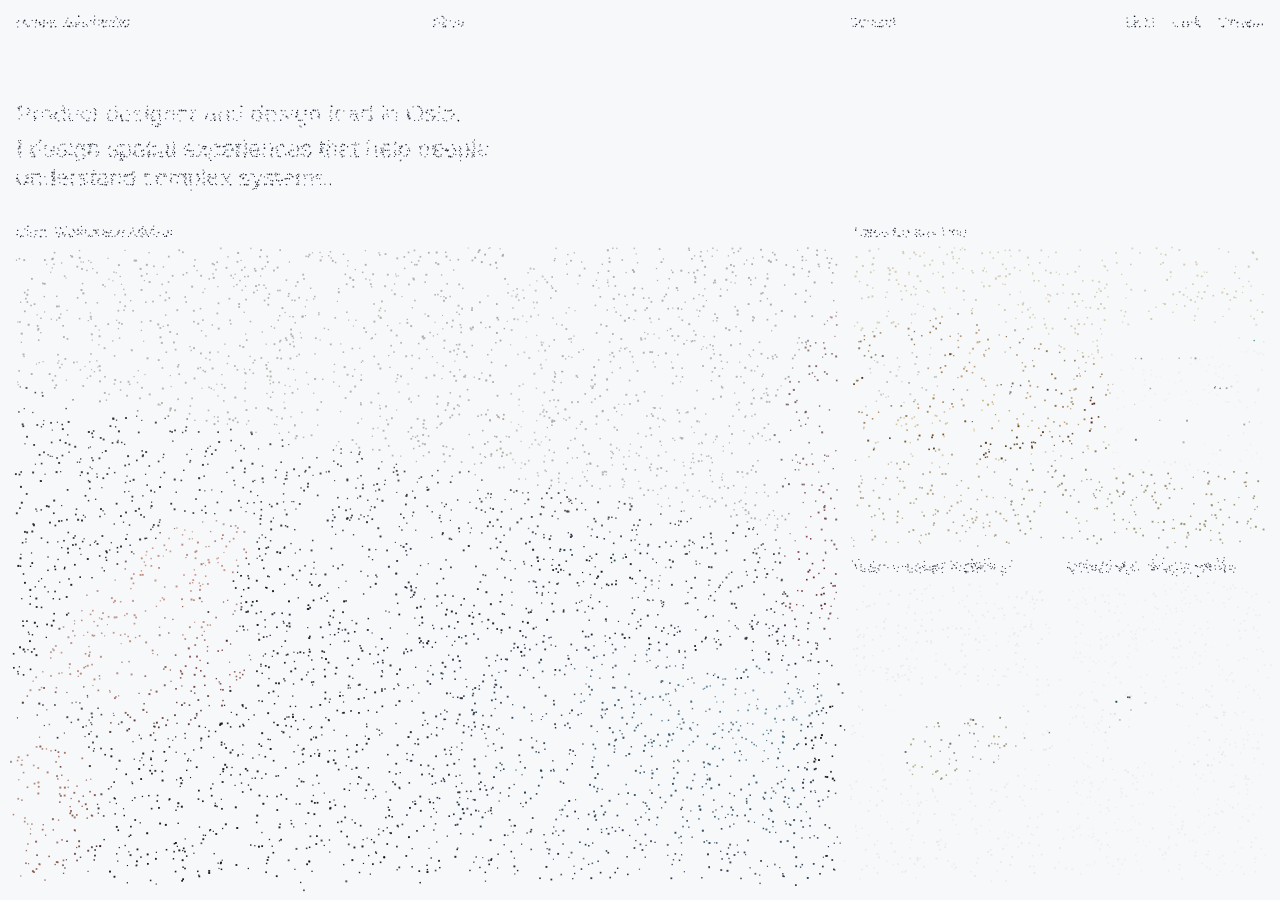
==== index.html @ a4843d82 "Smoother loader: points drift into place top to bottom, no cloud-to-page jump Co-Authored-By: Claude" ====
<!DOCTYPE html>
<html lang="en">
<head>
  <meta charset="utf-8">
  <meta name="color-scheme" content="light dark">
  <meta name="viewport" content="width=device-width, initial-scale=1">
  <title>Hanna Zubchenko · Product designer and design lead</title>
  <meta name="description" content="Hanna Zubchenko, product designer working on spatial UX, digital twins and AI for enterprise IT.">
  <script>
    // Apply saved theme before first paint (no flash). "system" follows the device.
    (function () {
      var t = 'system';
      try { t = localStorage.getItem('theme') || 'system'; } catch (e) {}
      document.documentElement.dataset.theme = t;
    })();
    // First visit or refresh: show the loader (not when moving between pages, going back, or with reduce motion).
    (function () {
      try {
        var nav = performance.getEntriesByType('navigation')[0], type = nav ? nav.type : 'navigate';
        // Moving between pages on this site is marked just before leaving (see main.js),
        // so a fresh visit or a refresh always gets the loader, even inside a preview frame.
        var internal = false;
        try { internal = sessionStorage.getItem('hzInternal') === '1'; sessionStorage.removeItem('hzInternal'); } catch (e) {}
        var calm = window.matchMedia('(prefers-reduced-motion: reduce)').matches;
        if (!calm && type !== 'back_forward' && !(type === 'navigate' && internal)) document.documentElement.classList.add('boot');
      } catch (e) {}
    })();
  </script>
  <link rel="stylesheet" href="styles.css?v=202611271945">
</head>
<body class="is-landing">
  <div class="page">
    <header class="nav">
      <a href="./" class="nav__item">Hanna Zubchenko</a>
      <a href="about.html" class="nav__item">About</a>
      <a href="contact.html" class="nav__item">Contact</a>
      <div class="theme" role="group" aria-label="Color theme">
        <button type="button" data-theme-set="light">Light</button>
        <button type="button" data-theme-set="dark">Dark</button>
        <button type="button" data-theme-set="system">System</button>
      </div>
    </header>

    <p class="intro" data-roll>
      <span>Product designer and design lead in Oslo.</span>
      <span>I design spatial experiences that help people understand complex systems.</span>
    </p>

    <main class="work">
      <a href="workspace-advisor.html" class="tile tile--feature">
        <span class="tile__label" style="view-transition-name:workspace-advisor-title;view-transition-class:vt-title">Cisco Workspace Advisor</span>
        <span class="tile__media" style="--tile-bg:#d9d9d9;view-transition-name:workspace-advisor-media;view-transition-class:vt-media">
          <video class="cover" muted loop playsinline preload="auto"
                 poster="assets/workspace-advisor-poster.jpg"
                 aria-label="A Cisco device scans a meeting room and rebuilds it in 3D in Control Hub">
            <source src="assets/workspace-advisor-loop.mp4" type="video/mp4">
          </video>
        </span>
      </a>

      <div class="work__side">
        <a href="control-hub.html" class="tile">
          <span class="tile__label" style="view-transition-name:control-hub-title;view-transition-class:vt-title">Cisco Control Hub</span>
          <span class="tile__media" style="--tile-bg:#d9d9d9;view-transition-name:control-hub-media;view-transition-class:vt-media">
            <img src="assets/control-hub.webp" alt="Auditorium 3D model with a room status card in Control Hub" class="cover">
          </span>
        </a>

        <div class="work__pair">
          <a href="volue-gemini.html" class="tile">
            <span class="tile__label" style="view-transition-name:volue-gemini-title;view-transition-class:vt-title">Volue Gemini Connected</span>
            <span class="tile__media" style="--tile-bg:#e9edf3;view-transition-name:volue-gemini-media;view-transition-class:vt-media">
              <img src="assets/volue-gemini.webp" alt="Construction project app showing a 3D terrain model" class="contain">
            </span>
          </a>
          <a href="volue-wave.html" class="tile">
            <span class="tile__label" style="view-transition-name:volue-wave-title;view-transition-class:vt-title">Volue Wave design system</span>
            <span class="tile__media" style="--tile-bg:#ebf1f5;view-transition-name:volue-wave-media;view-transition-class:vt-media">
              <img src="assets/volue-wave.webp" alt="Layout diagram of navigation, form and map regions" class="contain">
            </span>
          </a>
        </div>
      </div>
    </main>
  </div>
  <script src="main.js?v=202611271945" defer></script>
</body>
</html>
---- styles.css ----
:root {
  --bg: #f7f8fa;
  --text: #0b1220;
  color-scheme: light;
  --accent: #d20a2e;
  --gap: 16px;
  --font: "Helvetica Neue", Helvetica, Arial, sans-serif;
}

/* ---------- Themes: dark simply swaps background and text ---------- */
html[data-theme="dark"] { --bg: #0b1220; --text: #f7f8fa; --accent: #ff5a6e; --plate: #161d2b; color-scheme: dark; }
@media (prefers-color-scheme: dark) {
  html[data-theme="system"] { --bg: #0b1220; --text: #f7f8fa; --accent: #ff5a6e; --plate: #161d2b; color-scheme: dark; }
}

* { box-sizing: border-box; margin: 0; }

body {
  background: var(--bg);
  color: var(--text);
  font-family: var(--font);
  font-weight: 300;
  font-size: 14px;
  line-height: 1;
  -webkit-font-smoothing: antialiased;
}

a { color: inherit; text-decoration: none; }

/* Page: nav row (1 part) above work grid (4 parts), filling the viewport */
.page {
  display: grid;
  grid-template-rows: minmax(0, 1fr) minmax(0, 4fr);
  gap: var(--gap);
  padding: var(--gap);
  min-height: 100vh;
  min-height: 100dvh;
}

.nav {
  position: relative;
  display: flex;
  align-self: start;
}

/* Theme switch, top right corner */
.theme {
  position: absolute;
  top: 0;
  right: 0;
  display: flex;
  gap: 16px;
}
.cs .theme { top: 16px; right: 16px; }
.theme button {
  padding: 0;
  border: 0;
  background: none;
  color: inherit;
  font: inherit;
  line-height: 1;
  cursor: pointer;
  opacity: 0.4;
  transition: opacity 200ms ease;
}
.theme button:hover { opacity: 0.75; }
.theme button[aria-pressed="true"] { opacity: 1; }
.nav__item { display: block; flex: 1 1 0; min-width: 0; line-height: 1; }

/* Work grid: feature tile (2 parts) + side column (1 part) */
.work {
  display: grid;
  grid-template-columns: minmax(0, 2fr) minmax(0, 1fr);
  gap: var(--gap);
}
.work__side {
  display: flex;
  flex-direction: column;
  gap: var(--gap);
}
.work__pair {
  display: flex;
  flex: 1 0 0;
  gap: var(--gap);
}
.work__pair .tile { flex: 1 0 0; min-width: 0; }

.tile {
  display: flex;
  flex: 1 0 0;
  flex-direction: column;
  gap: 8px;
  min-height: 0;
}
.tile__label { align-self: flex-start; white-space: nowrap; }

/* Hover: the whole card (label + image) lifts 8px, softly */
.tile {
  transition: transform 700ms cubic-bezier(0.33, 1, 0.68, 1);
  will-change: transform;
}
.tile:hover,
.tile:focus-visible { transform: translateY(-8px); }
@media (prefers-reduced-motion: reduce) {
  .tile { transition: none; }
  .tile:hover, .tile:focus-visible { transform: none; }
}
@media (hover: none) {
  .tile:hover { transform: none; }
}

.tile__media {
  position: relative;
  flex: 1 0 0;
  min-height: 0;
  background: var(--tile-bg, #d9d9d9);
  overflow: hidden;
}
.tile__media img,
.tile__media video {
  position: absolute;
  inset: 0;
  width: 100%;
  height: 100%;
}
.tile__media .cover { object-fit: cover; }
.tile__media .cover--right { object-position: right center; }
.tile__media .contain { object-fit: contain; }

/* Crop the video's edges slightly (hides outlines at the frame border) */
.tile__media video,
.cs__hero video { transform: scale(1.02); }

/* ---------- Case study page (Figma 479:450, 1920 frame) ---------- */
.cs { display: flex; flex-direction: column; gap: 100px; padding: var(--gap); }
.cs .nav {
  align-self: stretch;
  /* Sticky header: stays visible while scrolling. Same position as Figma at the top. */
  position: sticky;
  top: 0;
  z-index: 10;
  margin: -16px -16px -16px;
  padding: 16px;
}
.cs__body { display: flex; flex-direction: column; gap: 100px; }
.cs p, .cs h1, .cs h2, .cs figcaption { font-weight: 300; line-height: 1; }
.cs .cs__lines p, .cs .cs__learn p, .cs .cta, .cs .contact__value { line-height: 1.45; }
.cs .cs__big, .cs .about__title, .cs .contact__title { line-height: 1.05; }

.cs__intro { display: flex; flex-direction: column; gap: 32px; }
.cs__heading { display: flex; flex-direction: column; gap: 16px; }
.cs .cs__title, .cs .cs__big { font-size: 64px; font-weight: 400; }
.cs__subtitle { font-size: 14px; }
.cs__tags {
  display: flex;
  flex-wrap: wrap;
  gap: 24px;
  padding: 8px 0 0;
  list-style: none;
  line-height: 1;
  white-space: nowrap;
}
.cs__hero { position: relative; aspect-ratio: 1920 / 1080; background: #d9d9d9; overflow: hidden; }
.cs__fill { position: absolute; inset: 0; display: block; width: 100%; height: 100%; object-fit: cover; }

/* Role + challenge: 1fr 1fr 3fr, first column empty */
.cs__facts {
  display: grid;
  grid-template-columns: minmax(0, 1fr) minmax(0, 1fr) minmax(0, 3fr);
  gap: 40px var(--gap);
  align-items: start;
  min-height: 226px;
  padding: 50px 0;
}
.cs__col { display: flex; flex-direction: column; gap: 16px; }
.cs__col--2 { grid-column: 2; }
.cs__col--3 { grid-column: 3; }
.cs__label { font-size: 14px; text-transform: uppercase; }
.cs__lines { display: flex; flex-direction: column; gap: 12px; font-size: 14px; }

/* Big statements: 1fr 3fr 1fr, text in the middle column */
.cs__statement {
  display: grid;
  grid-template-columns: minmax(0, 1fr) minmax(0, 3fr) minmax(0, 1fr);
  gap: 10px;
  padding: 50px 0;
}
.cs__statement > * { grid-column: 2; }
.cs__statement--hmw { padding-bottom: 150px; }
.cs__statement--top { gap: var(--gap); padding-bottom: 0; }

/* Numbered shots: centered label, image 1440 of 1888 */
.cs__shot { display: flex; flex-direction: column; align-items: center; gap: 16px; }
.cs__frame { position: relative; overflow: hidden; width: 76.2712%; }
/* 1 + 2: two equal columns, 100px apart */
.cs__duo { display: flex; gap: 100px; align-items: flex-start; }
.cs__duo .cs__shot { flex: 1 0 0; min-width: 0; }
.cs__duo .sheet, .cs__shot > .sheet { width: 100%; }
.sheet > .cs__frame { width: 100%; }
.cs__frame--before { aspect-ratio: 1351 / 700; }
.cs__frame--room { aspect-ratio: 1258 / 712; }


/* 3: grid 1fr 2fr 2fr 1fr */
.cs__trio {
  display: grid;
  grid-template-columns: minmax(0, 1fr) minmax(0, 2fr) minmax(0, 2fr) minmax(0, 1fr);
  gap: var(--gap);
}
.cs__trio-label { grid-column: 2 / span 2; }
.cs__trio-media { display: contents; }
.cs__trio .sheet { align-self: start; }
.sheet--designer { grid-column: 2; }
.cs__frame--designer { aspect-ratio: 1536 / 2048; }
.sheet--inventory { grid-column: 3; }
.cs__frame--inventory { aspect-ratio: 1248 / 803.6; }

/* Learnings: 1fr 4fr, each row 1fr 3fr */
.cs__learn-grid {
  display: grid;
  grid-template-columns: minmax(0, 1fr) minmax(0, 4fr);
  gap: var(--gap);
  min-height: 226px;
  padding: 50px 0;
}
.cs__learn-list { grid-column: 2; display: flex; flex-direction: column; gap: 24px; }
.cs__learn {
  display: grid;
  grid-template-columns: minmax(0, 1fr) minmax(0, 3fr);
  gap: var(--gap);
  font-size: 14px;
}
.cs__learn p:first-child { white-space: nowrap; }

/* 5: demo, full width */
.cs__frame--demo {
  width: 100%;
  aspect-ratio: 1800 / 1007;
  padding: 0;
  border: 0;
  background: #1e2235;
  cursor: pointer;
}
.yt iframe { position: absolute; inset: 0; width: 100%; height: 100%; border: 0; }

:focus-visible { outline: 2px solid var(--accent); outline-offset: 3px; }

/* ---------- Scroll reveal on case page images ----------
   Each image opens from its top edge downward as it enters the view.
   Only runs when JavaScript is on (html.js), so images never stay hidden. */
.js .reveal {
  clip-path: polygon(0 0, 100% 0, 100% 0, 0 0);
  transition: clip-path 1100ms cubic-bezier(0.76, 0, 0.24, 1);
}
.js .reveal.is-in { clip-path: polygon(0 0, 100% 0, 100% 100%, 0 100%); }
@media (prefers-reduced-motion: reduce) {
  .js .reveal { clip-path: none; transition: none; }
}

/* ---------- Page transition: card -> case page ----------
   The small label morphs into the big title, the video tile grows into the hero.
   Uses cross-document View Transitions (Chrome, Edge, Safari 18.2+).
   Other browsers just open the page normally. */
@view-transition { navigation: auto; }

/* Each project pairs its own tile with its own page (names set in the HTML),
   so every title and hero grows from where that project sits on the landing page. */
.cs__title { width: fit-content; }

::view-transition-group(*) {
  animation-duration: 700ms;
  animation-timing-function: cubic-bezier(0.33, 1, 0.68, 1);
}
::view-transition-old(root),
::view-transition-new(root) { animation-duration: 450ms; }

/* Text: both snapshots stretch to the moving box, so the label scales up as one piece */
::view-transition-old(.vt-title),
::view-transition-new(.vt-title) {
  width: 100%;
  height: 100%;
  object-fit: fill;
}

/* Video: keep it filling its frame while the frame changes shape */
::view-transition-old(.vt-media),
::view-transition-new(.vt-media) {
  width: 100%;
  height: 100%;
  object-fit: cover;
}

@media (prefers-reduced-motion: reduce) {
  ::view-transition-group(*),
  ::view-transition-old(*),
  ::view-transition-new(*) { animation: none !important; }
}

/* Tablet and mobile: stack the tiles */
@media (max-width: 800px) {
  .page { grid-template-rows: auto auto; align-content: start; gap: 64px; }
  .nav { gap: var(--gap); }
  .nav { justify-content: space-between; }
  .nav__item { flex: none; white-space: nowrap; }
  .nav { flex-wrap: wrap; row-gap: 14px; }
  .theme, .cs .theme { position: static; width: 100%; }
  .work { grid-template-columns: 1fr; gap: 32px; }
  .work__side, .work__pair { gap: 32px; }
  .tile, .work__pair { flex: none; }
  .tile__media { flex: none; aspect-ratio: 4 / 3; }


  /* Case study: not in Figma (desktop only), stacked fallback */
  .cs, .cs__body { gap: 64px; }
  .cs .cs__title, .cs .cs__big { font-size: 40px; line-height: 1.05; }
  .cs__lines, .cs__learn { line-height: 1.3; }
  .cs__duo { flex-direction: column; gap: 64px; }
  .cs__duo .cs__shot { flex: none; width: 100%; }
  .cs__statement--hmw { padding-bottom: 0; }
  .cs__summary, .cs__learnings { display: flex; flex-direction: column; gap: 40px; }
  .cs__facts, .cs__statement, .cs__trio, .cs__learn-grid, .cs__learn { grid-template-columns: 1fr; }
  .cs__facts { height: auto; gap: 40px; padding: 0; }
  .cs__statement { padding: 0; }
  .cs__col--2, .cs__col--3, .cs__statement > *, .cs__trio-label,
  .sheet--designer, .sheet--inventory, .cs__learn-list { grid-column: 1; }
  .cs__frame { width: 100%; }
  .cs__learn { gap: 8px; }
  .cs__learn p:first-child { white-space: normal; font-weight: 400; }
  .cs__learn-grid { padding: 0; min-height: 0; }
}

@media (max-width: 480px) {
  .work__pair { flex-direction: column; }
  .work__pair .tile { flex: none; }
  .tile__label { white-space: normal; }
}


/* =========================================================
   Drawing set: the site as a set of architectural drawings
   ========================================================= */
:root {
  --grid-line: color-mix(in srgb, var(--text) 7%, transparent);
  --mark: color-mix(in srgb, var(--text) 45%, transparent);
}

/* 1. Drafting grid: the layout's own columns, shown as hairlines behind everything */
.is-landing::before,
.is-case::before {
  content: "";
  position: fixed;
  inset: 0;
  z-index: -1;
  pointer-events: none;
  --l: linear-gradient(var(--grid-line), var(--grid-line));
  background-repeat: no-repeat;
  background-size: 1px 100%;
}
/* Landing: 2fr | 1fr, right column split in two; lines sit in the gutters */
.is-landing::before {
  background-image: var(--l), var(--l), var(--l), var(--l);
  background-position:
    15.5px 0,
    calc(24px + (100% - 48px) * 2 / 3) 0,
    calc(32px + (100% - 48px) * 2 / 3 + ((100% - 48px) / 3 - 16px) / 2 + 8px) 0,
    calc(100% - 16.5px) 0;
}
/* Case page: 1fr | 1fr | 3fr */
.is-case::before {
  background-image: var(--l), var(--l), var(--l), var(--l);
  background-position:
    15.5px 0,
    calc(24px + (100% - 64px) / 5) 0,
    calc(40px + (100% - 64px) * 2 / 5) 0,
    calc(100% - 16.5px) 0;
}

.sheet { position: relative; }

@media (max-width: 800px) {
  .is-landing::before, .is-case::before { display: none; }
}

/* Image captions: number + label, quiet and technical */
.caption { display: inline-flex; gap: 12px; line-height: 1; }
.caption__no { opacity: 0.5; }


/* Fine grain: a barely-there texture on the page background only
   (images and text stay crisp). Independent per-pixel noise, 256px tiles
   drawn at 128px, so each grain is a single device pixel on retina. */
body {
  background-image: url("assets/grain-light-theme.png");
  background-size: 128px 128px;
}
html[data-theme="dark"] body { background-image: url("assets/grain-dark-theme.png"); }
@media (prefers-color-scheme: dark) {
  html[data-theme="system"] body { background-image: url("assets/grain-dark-theme.png"); }
}

/* Tags roll out from under the title on arrival, one after another.
   The row clips them, so they appear to slide out of the title's baseline. */
.cs__tags {
  overflow: hidden;
  padding-bottom: 4px;
  margin-bottom: -4px;
}
.cs__tags li {
  animation: tag-roll-out 700ms cubic-bezier(0.33, 1, 0.68, 1) both;
  animation-delay: calc(380ms + var(--i, 0) * 70ms);
}
.cs__tags li:nth-child(2) { --i: 1; }
.cs__tags li:nth-child(3) { --i: 2; }
.cs__tags li:nth-child(4) { --i: 3; }
.cs__tags li:nth-child(5) { --i: 4; }
@keyframes tag-roll-out {
  from { opacity: 0; transform: translateY(-120%); }
  to   { opacity: 1; transform: translateY(0); }
}
@media (prefers-reduced-motion: reduce) {
  .cs__tags li { animation: none; }
}


/* ---------- Micro-motion: the same calm roll-out, everywhere it helps ----------
   Small (8px), soft, ordered, once only. Nothing loops, nothing parallaxes. */
@keyframes roll-in {
  from { opacity: 0; transform: translateY(-8px); }
  to   { opacity: 1; transform: translateY(0); }
}
/* Scroll-triggered groups: children appear one after another */
.js [data-roll] > *,
.js [data-roll]:not(:has(> *)) { opacity: 0; }
.js [data-roll].is-in > *,
.js [data-roll].is-in:not(:has(> *)) {
  animation: roll-in 700ms cubic-bezier(0.33, 1, 0.68, 1) both;
  animation-delay: calc(var(--roll-delay, 0ms) + var(--i, 0) * 70ms);
}

/* Landing: project labels roll out in reading order on load */
.is-landing .tile__label {
  animation: roll-in 700ms cubic-bezier(0.33, 1, 0.68, 1) both;
  animation-delay: 250ms;
}
.is-landing .work__side .tile:first-child .tile__label { animation-delay: 320ms; }
.is-landing .work__pair .tile:first-child .tile__label { animation-delay: 390ms; }
.is-landing .work__pair .tile:last-child .tile__label { animation-delay: 460ms; }

/* Drafting grid draws itself down the sheet once per page */
.is-landing::before,
.is-case::before { animation: grid-draw 1400ms cubic-bezier(0.65, 0, 0.35, 1) 100ms both; }
@keyframes grid-draw {
  from { clip-path: inset(0 0 100% 0); }
  to   { clip-path: inset(0 0 0 0); }
}

@media (prefers-reduced-motion: reduce) {
  .js [data-roll] > *, .js [data-roll]:not(:has(> *)) { opacity: 1; }
  .js [data-roll].is-in > *, .js [data-roll].is-in:not(:has(> *)),
  .is-landing .tile__label, .is-landing::before, .is-case::before { animation: none; }
}

/* Placeholder hero for case pages without media yet */
.cs__hero:empty { background: color-mix(in srgb, var(--text) 8%, transparent); }

/* Opening a project: the other cards and labels step back first,
   so only the chosen card travels into its page. */
.is-landing .tile,
.is-landing .nav { transition: opacity 320ms ease, transform 700ms cubic-bezier(0.33, 1, 0.68, 1); }
.is-leaving .tile:not(.is-chosen) { opacity: 0; transform: scale(0.98); }
.is-leaving .tile.is-chosen { transform: none; }
/* the old page's leftovers vanish quickly instead of ghosting */
::view-transition-old(root) { animation-duration: 180ms; }

/* About page */
.about__title { max-width: 18ch; line-height: 1.05; }
.about__photos {
  display: grid;
  grid-template-columns: minmax(0, 2fr) minmax(0, 1fr) minmax(0, 1fr);
  gap: var(--gap);
}
.about__photo { aspect-ratio: 4 / 5; background: color-mix(in srgb, var(--text) 8%, transparent); }
.about__facts { grid-template-columns: repeat(3, minmax(0, 1fr)); height: auto; }
.about__facts .cs__col--3 { grid-column: auto; }
.about__facts .cs__lines p { max-width: 34ch; line-height: 1.4; }
.is-about .cs__learn p:first-child { white-space: normal; }
@media (max-width: 800px) {
  .about__photos { grid-template-columns: 1fr 1fr; }
  .about__photos .about__photo:first-child { grid-column: 1 / -1; }
  .about__facts { grid-template-columns: 1fr; }
}

/* Contact page */
.contact__title { max-width: 16ch; line-height: 1.05; }
.contact {
  display: grid;
  grid-template-columns: minmax(0, 1fr) minmax(0, 1fr) minmax(0, 3fr);
  gap: var(--gap);
  align-items: start;
}
.contact__info { grid-column: 1 / span 2; display: flex; flex-direction: column; gap: 32px; }
.contact__info .cs__label { margin-bottom: 12px; }
.contact__value { font-size: 14px; }
.contact__value a, .cs__body a { text-decoration: underline; text-underline-offset: 3px; text-decoration-thickness: 1px; }
.contact__value a:hover, .cs__body a:hover { color: var(--accent); }
.contact__form { grid-column: 3; display: flex; flex-direction: column; gap: 28px; max-width: 720px; }
.field { display: flex; flex-direction: column; gap: 12px; }
.field input, .field textarea {
  width: 100%;
  padding: 0 0 10px;
  border: 0;
  border-bottom: 1px solid color-mix(in srgb, var(--text) 25%, transparent);
  border-radius: 0;
  background: none;
  color: var(--text);
  font: 300 24px/1.3 var(--font);
  resize: vertical;
}
.field input:focus, .field textarea:focus { outline: none; border-bottom-color: var(--text); }
.field.is-invalid input, .field.is-invalid textarea { border-bottom-color: var(--accent); }
.contact__actions { display: flex; align-items: center; gap: 24px; flex-wrap: wrap; }
.button {
  padding: 14px 24px;
  border: 1px solid var(--text);
  border-radius: 999px;
  background: var(--text);
  color: var(--bg);
  font: 400 14px/1 var(--font);
  cursor: pointer;
  transition: transform 700ms cubic-bezier(0.33, 1, 0.68, 1), opacity 200ms ease;
}
.button:hover { transform: translateY(-2px); }
.contact__hint { font-size: 14px; opacity: 0.6; }
@media (max-width: 800px) {
  .contact { grid-template-columns: 1fr; gap: 56px; }
  .contact__info, .contact__form { grid-column: 1; }
  .field input, .field textarea { font-size: 20px; }
}

/* Landing intro: one positioning line in the band above the projects */
.is-landing .page { grid-template-rows: auto minmax(0, 1fr) minmax(0, 4fr); }
.is-landing .page > .nav { grid-row: 1; }
.intro {
  grid-row: 2;
  align-self: end;
  display: flex;
  flex-direction: column;
  gap: 6px;
  max-width: 44ch;
  margin-bottom: 16px;
  font-size: 24px;
  line-height: 1.2;
}
.intro span:first-child { color: color-mix(in srgb, var(--text) 55%, transparent); }
.is-landing .work { grid-row: 3; }
@media (max-width: 800px) {
  .is-landing .page { grid-template-rows: auto auto auto; }
  .intro { font-size: 20px; }
}

/* Closing invitation on case pages */
.cta { grid-column: 2; font-size: 24px; line-height: 1.3; max-width: 34ch; }
.cta a { display: inline-block; margin-top: 8px; }
@media (max-width: 800px) { .cta { font-size: 20px; } }

/* Dark mode: light image plates become dark, so screenshots don't glow */
html[data-theme="dark"] [style*="--tile-bg"] { --tile-bg: var(--plate) !important; }
html[data-theme="dark"] .cs__hero[style*="background"] { background: var(--plate) !important; }
@media (prefers-color-scheme: dark) {
  html[data-theme="system"] [style*="--tile-bg"] { --tile-bg: var(--plate) !important; }
  html[data-theme="system"] .cs__hero[style*="background"] { background: var(--plate) !important; }
}

/* Page transition: the small label snapshot leaves quickly, so the title never looks stretched */
::view-transition-old(.vt-title) { animation-duration: 150ms; }

/* Statements and page headlines rise in line by line from a mask */
.js .rise .line { display: block; overflow: hidden; padding-bottom: 0.08em; margin-bottom: -0.08em; }
.js .rise .line > span { display: inline-block; transform: translateY(105%); }
.js .rise.is-in .line > span {
  transform: none;
  transition: transform 800ms cubic-bezier(0.22, 1, 0.36, 1);
  transition-delay: calc(var(--l, 0) * 70ms);
}
@media (prefers-reduced-motion: reduce) { .js .rise .line > span { transform: none; } }

/* Next project link at the end of case pages */
.next {
  display: block;
  padding-top: 32px;
  border-top: 1px solid color-mix(in srgb, var(--text) 12%, transparent);
}
.next .cs__label { display: block; margin-bottom: 16px; opacity: 0.6; }
.next__title { font-size: 64px; font-weight: 400; line-height: 1.05; transition: color 250ms ease; }
.next:hover .next__title { color: var(--accent); }
@media (max-width: 800px) { .next__title { font-size: 40px; } }

/* ---------- Loader ---------- */
/* Covers the page from the first paint until the loader's canvas takes over.
   Falls away on its own after 4s, so the page can never stay hidden. */
html.boot body::after { content: ""; position: fixed; inset: 0; z-index: 1000; background: var(--bg); animation: boot-fallback 0s 4s forwards; }
@keyframes boot-fallback { to { visibility: hidden; } }
.boot-canvas { position: fixed; inset: 0; width: 100vw; height: 100vh; z-index: 1001; }

/* ---------- Cards with depth (landing) ---------- */
.is-landing .tile { transform-style: preserve-3d; }
.is-landing .tile.is-tilting { transition: transform 260ms ease-out, opacity 320ms ease; }
.is-landing .tile.is-tilting .tile__label { translate: 0 0 28px; }
.is-landing .tile__label { transition: translate 700ms cubic-bezier(0.33, 1, 0.68, 1); }
.is-landing .tile__media img, .is-landing .tile__media video { transition: transform 700ms cubic-bezier(0.33, 1, 0.68, 1); }
.is-landing .tile.is-tilting .tile__media img, .is-landing .tile.is-tilting .tile__media video { transition: transform 260ms ease-out; }
.tile__shine { position: absolute; inset: 0; pointer-events: none; opacity: 0; transition: opacity 400ms ease;
  background: radial-gradient(circle at var(--sx, 50%) var(--sy, 50%), rgba(255, 255, 255, 0.18), transparent 55%); }
.tile.is-tilting .tile__shine { opacity: 1; }
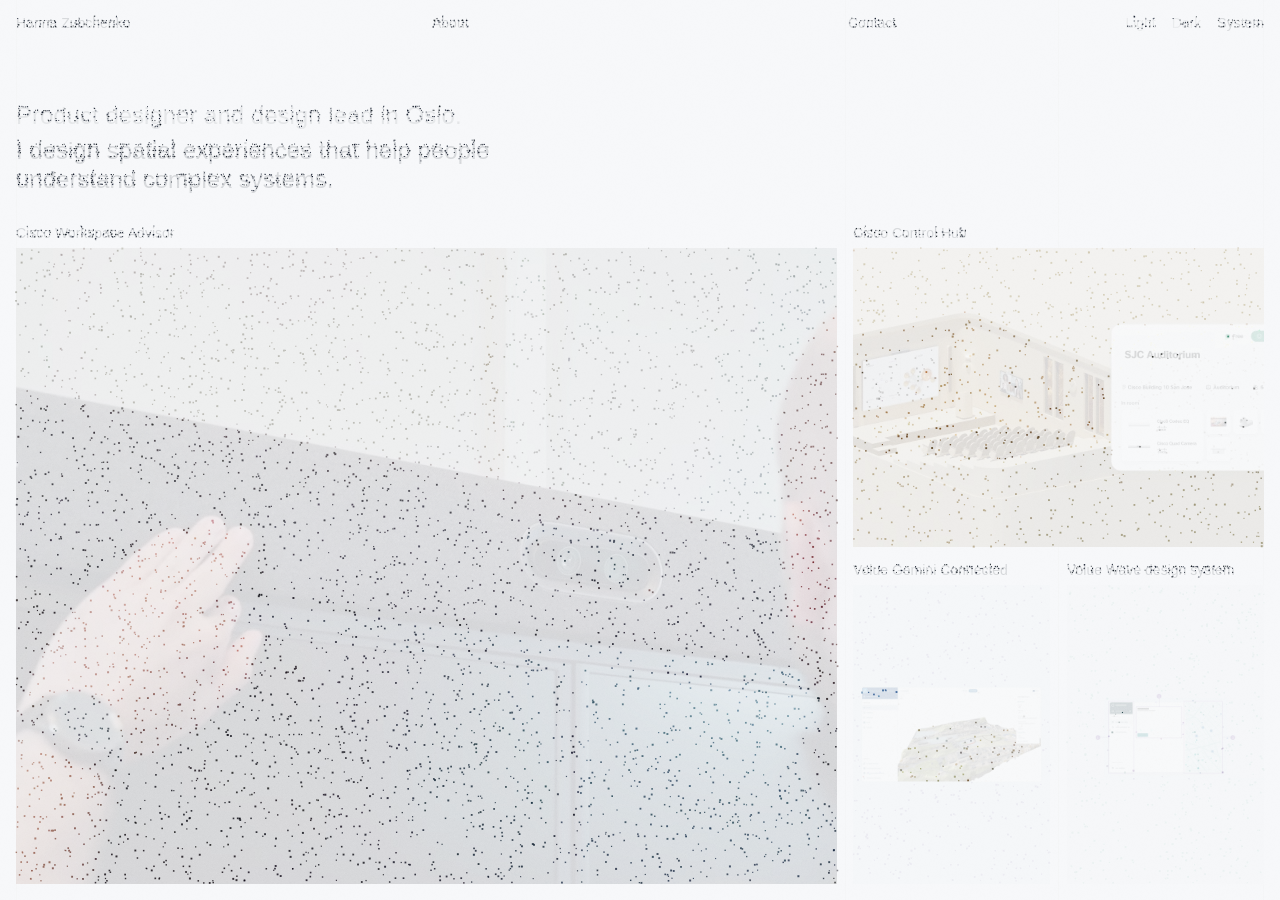
==== commit 165013b6: "Grain as a page-wide filter layer over text, images and video Co-Authored-By: Claude Opus 5.5 <norep" ====
--- a/index.html
+++ b/index.html
@@ -26,7 +26,7 @@
       } catch (e) {}
     })();
   </script>
-  <link rel="stylesheet" href="styles.css?v=202611271945">
+  <link rel="stylesheet" href="styles.css?v=202611272000">
 </head>
 <body class="is-landing">
   <div class="page">
@@ -83,6 +83,6 @@
       </div>
     </main>
   </div>
-  <script src="main.js?v=202611271945" defer></script>
+  <script src="main.js?v=202611272000" defer></script>
 </body>
 </html>
--- a/styles.css
+++ b/styles.css
@@ -386,17 +386,22 @@
 .caption__no { opacity: 0.5; }
 
 
-/* Fine grain: a barely-there texture on the page background only
+/* Film grain over the whole page, like a shader: a fixed layer of neutral
+   per-pixel noise blended on top of everything (text, images, video).
+   It never takes clicks, and stays still while the page scrolls. */
+html::after {
+  content: ""; position: fixed; inset: 0; z-index: 2000; pointer-events: none;
+  background: url("assets/grain-overlay.png") 0 0 / 128px 128px;
+  mix-blend-mode: overlay; opacity: 0.14;
+}
+html[data-theme="dark"]::after { opacity: 0.2; }
+@media (prefers-color-scheme: dark) { html[data-theme="system"]::after { opacity: 0.2; } }
+
+/* (Previous background-only grain, now replaced by the layer above.)
+   Fine grain: a barely-there texture on the page background only
    (images and text stay crisp). Independent per-pixel noise, 256px tiles
    drawn at 128px, so each grain is a single device pixel on retina. */
-body {
-  background-image: url("assets/grain-light-theme.png");
-  background-size: 128px 128px;
-}
-html[data-theme="dark"] body { background-image: url("assets/grain-dark-theme.png"); }
-@media (prefers-color-scheme: dark) {
-  html[data-theme="system"] body { background-image: url("assets/grain-dark-theme.png"); }
-}
+body { background-image: none; }
 
 /* Tags roll out from under the title on arrival, one after another.
    The row clips them, so they appear to slide out of the title's baseline. */
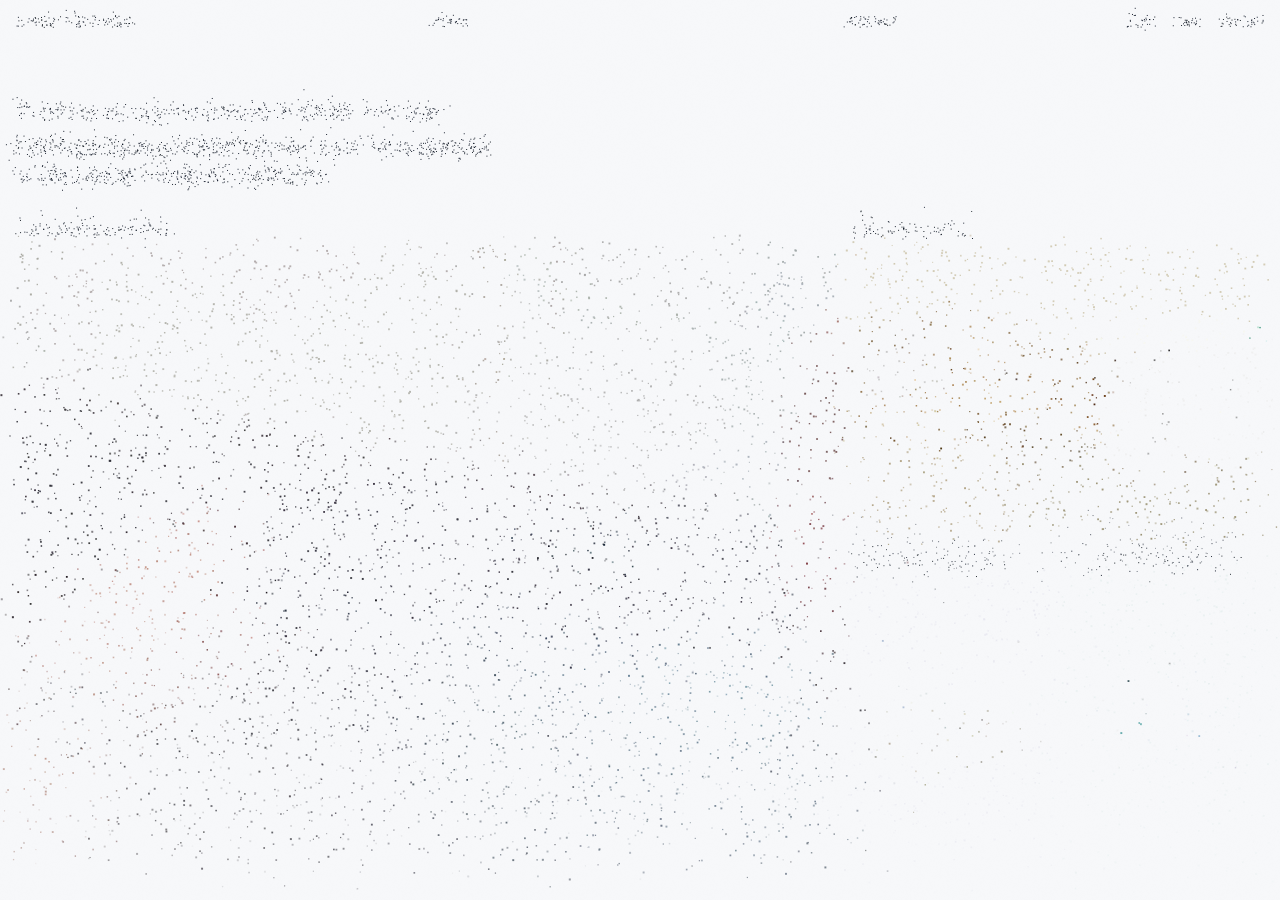
==== commit 7078bbfa: "Landing intro: Product designer based in Oslo, Norway Co-Authored-By: Claude Opus 5.5 <noreply@anthr" ====
--- a/index.html
+++ b/index.html
@@ -42,7 +42,7 @@
     </header>
 
     <p class="intro" data-roll>
-      <span>Product designer and design lead in Oslo.</span>
+      <span>Product designer based in Oslo, Norway</span>
       <span>I design spatial experiences that help people understand complex systems.</span>
     </p>
 
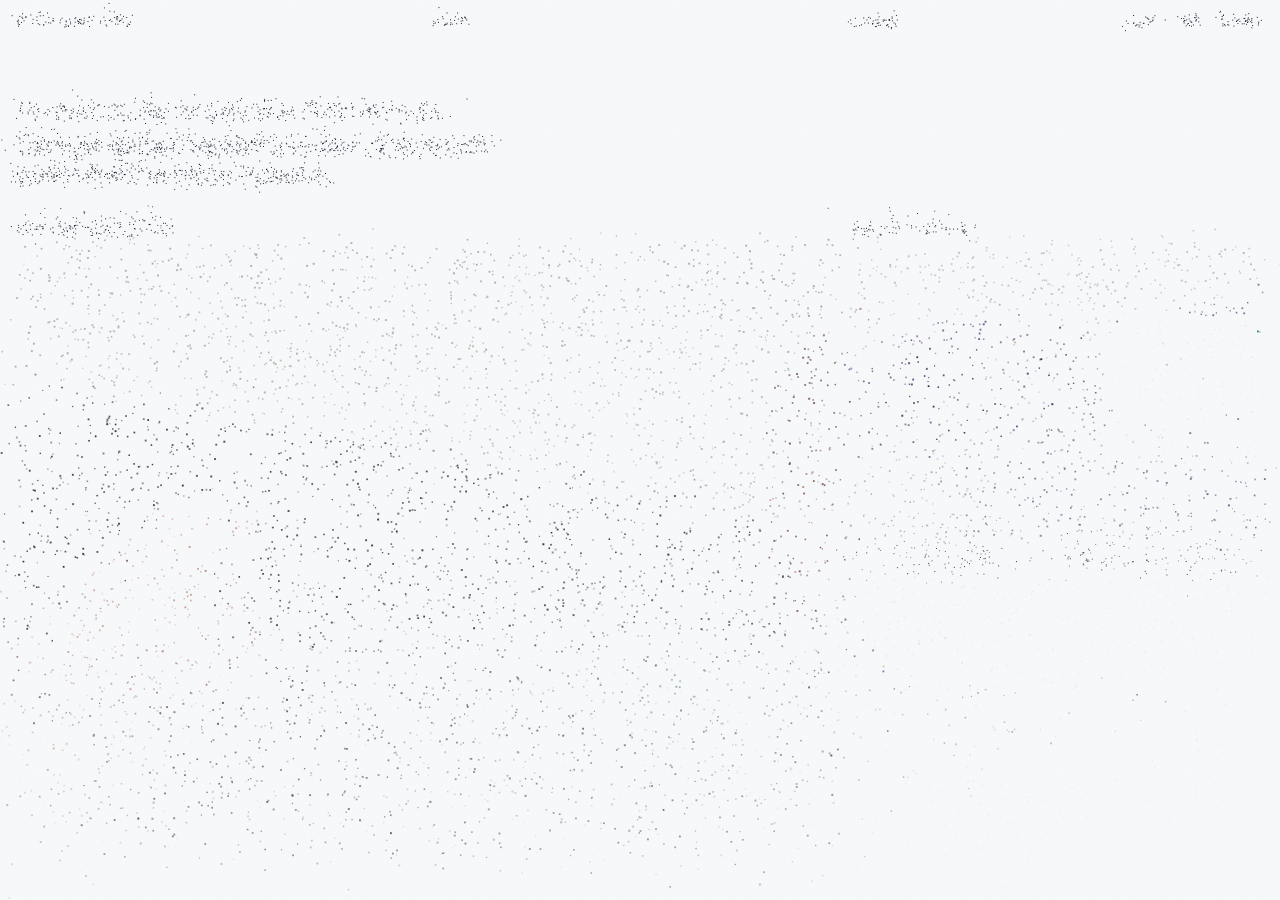
==== commit cb15117b: "Control Hub: rotating 3D rooms video on the landing card (hover to play) and as case hero Co-Authore" ====
--- a/index.html
+++ b/index.html
@@ -26,7 +26,7 @@
       } catch (e) {}
     })();
   </script>
-  <link rel="stylesheet" href="styles.css?v=202611272000">
+  <link rel="stylesheet" href="styles.css?v=202611272030">
 </head>
 <body class="is-landing">
   <div class="page">
@@ -62,7 +62,11 @@
         <a href="control-hub.html" class="tile">
           <span class="tile__label" style="view-transition-name:control-hub-title;view-transition-class:vt-title">Cisco Control Hub</span>
           <span class="tile__media" style="--tile-bg:#d9d9d9;view-transition-name:control-hub-media;view-transition-class:vt-media">
-            <img src="assets/control-hub.webp" alt="Auditorium 3D model with a room status card in Control Hub" class="cover">
+            <video class="cover" muted loop playsinline preload="auto"
+                   poster="assets/control-hub-poster.webp"
+                   aria-label="3D meeting rooms in Control Hub, each with its live status and devices">
+              <source src="assets/control-hub-loop.mp4" type="video/mp4">
+            </video>
           </span>
         </a>
 
@@ -83,6 +87,6 @@
       </div>
     </main>
   </div>
-  <script src="main.js?v=202611272000" defer></script>
+  <script src="main.js?v=202611272030" defer></script>
 </body>
 </html>
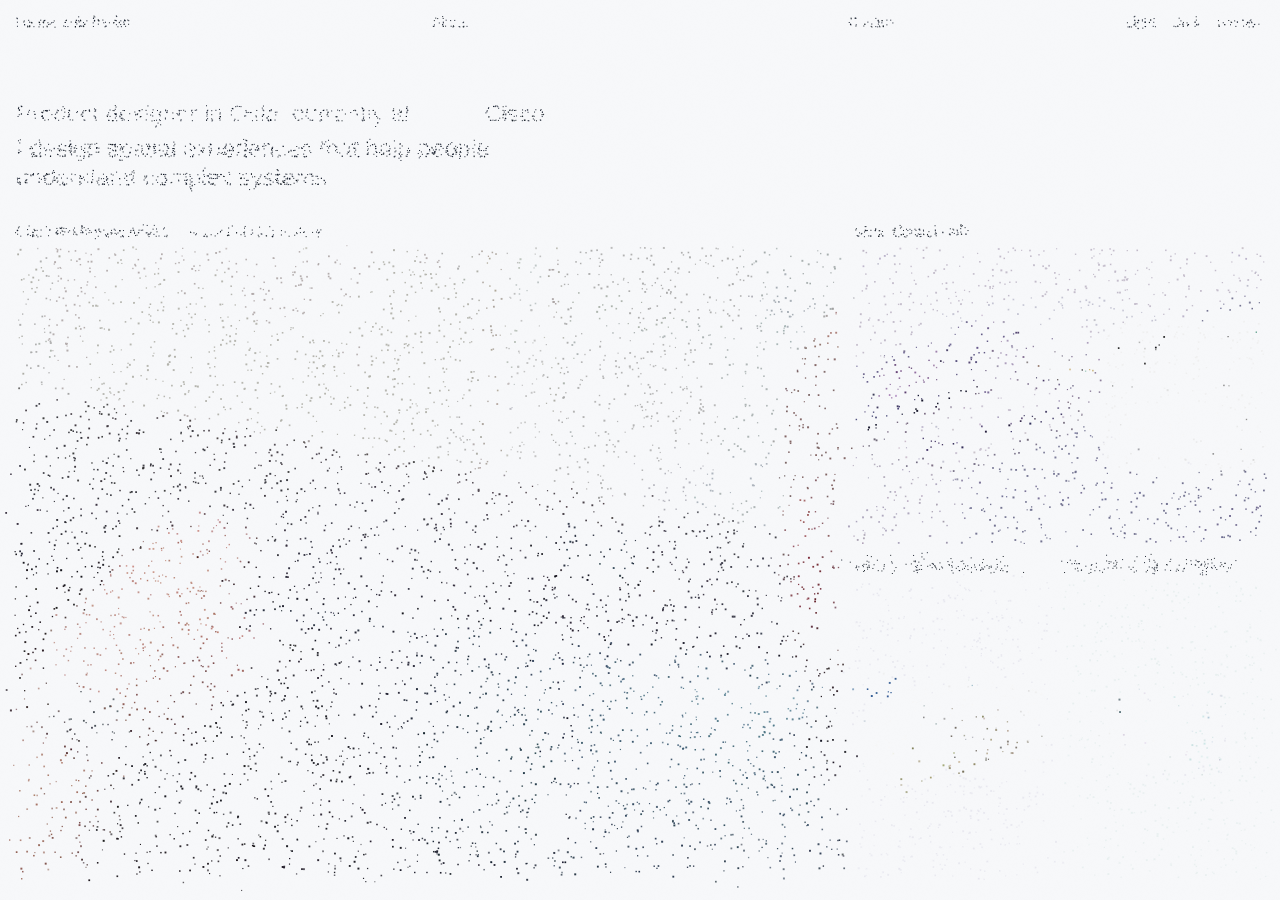
==== commit 3733ae6f: "Intro names Cisco; Advisor marked as a Control Hub feature, linked both ways Co-Authored-By: Claude " ====
--- a/index.html
+++ b/index.html
@@ -26,7 +26,7 @@
       } catch (e) {}
     })();
   </script>
-  <link rel="stylesheet" href="styles.css?v=202611272030">
+  <link rel="stylesheet" href="styles.css?v=202611281000">
 </head>
 <body class="is-landing">
   <div class="page">
@@ -42,13 +42,13 @@
     </header>
 
     <p class="intro" data-roll>
-      <span>Product designer based in Oslo, Norway</span>
+      <span>Product designer in Oslo, currently at <span class="org"><svg class="org__mark" viewBox="0 0 108 28" aria-hidden="true" focusable="false"><defs><path id="cb-s" d="M0 22.769a2.348 2.348 0 0 0 3.935 1.545c.434-.403.7-.955.744-1.545v-5.2a2.34 2.34 0 0 0-4.679 0v5.2"/><path id="cb-t" d="M12.95 22.769a2.349 2.349 0 0 0 2.34 2.171 2.346 2.346 0 0 0 2.339-2.171V11.112a2.341 2.341 0 0 0-4.679 0V22.77"/><path id="cb-g" d="M25.832 27.464a2.345 2.345 0 0 0 4.678 0V2.249a2.342 2.342 0 0 0-4.678 0v25.215"/></defs><g fill="currentColor"><use href="#cb-s"/><use href="#cb-t"/><use href="#cb-g"/><use href="#cb-t" x="25.875"/><use href="#cb-s" x="51.75"/><use href="#cb-t" x="51.75"/><use href="#cb-g" x="51.75"/><use href="#cb-t" x="77.625"/><use href="#cb-s" x="103.375"/></g></svg>Cisco</span></span>
       <span>I design spatial experiences that help people understand complex systems.</span>
     </p>
 
     <main class="work">
       <a href="workspace-advisor.html" class="tile tile--feature">
-        <span class="tile__label" style="view-transition-name:workspace-advisor-title;view-transition-class:vt-title">Cisco Workspace Advisor</span>
+        <span class="tile__label" style="view-transition-name:workspace-advisor-title;view-transition-class:vt-title">Cisco Workspace Advisor <span class="tile__kicker">A Control Hub feature</span></span>
         <span class="tile__media" style="--tile-bg:#d9d9d9;view-transition-name:workspace-advisor-media;view-transition-class:vt-media">
           <video class="cover" muted loop playsinline preload="auto"
                  poster="assets/workspace-advisor-poster.jpg"
@@ -87,6 +87,6 @@
       </div>
     </main>
   </div>
-  <script src="main.js?v=202611272030" defer></script>
+  <script src="main.js?v=202611281000" defer></script>
 </body>
 </html>
--- a/styles.css
+++ b/styles.css
@@ -617,3 +617,15 @@
 .tile__shine { position: absolute; inset: 0; pointer-events: none; opacity: 0; transition: opacity 400ms ease;
   background: radial-gradient(circle at var(--sx, 50%) var(--sy, 50%), rgba(255, 255, 255, 0.18), transparent 55%); }
 .tile.is-tilting .tile__shine { opacity: 1; }
+
+/* ---------- Employer mark, Advisor and Control Hub links ---------- */
+.org { white-space: nowrap; }
+.org__mark { height: 0.62em; width: auto; margin: 0 0.28em 0 0.12em; vertical-align: 0.02em; }
+.intro span:first-child .org { color: var(--text); }
+.tile__kicker { margin-left: 10px; color: color-mix(in srgb, var(--text) 50%, transparent); }
+.cs__kicker { margin-top: 14px; font-size: 14px; font-weight: 300; color: color-mix(in srgb, var(--text) 60%, transparent); }
+.cs__kicker a { color: var(--text); text-decoration: underline; text-underline-offset: 3px; text-decoration-thickness: 1px; }
+.cs__chapter { display: flex; flex-direction: column; gap: 10px; color: inherit; text-decoration: none; }
+.cs .cs__body a.cs__chapter, .cs .cs__body a.cs__chapter:hover { text-decoration: none; }
+.cs__chapter .cs__big { transition: opacity 300ms ease; }
+.cs__chapter:hover .cs__big { opacity: 0.6; }
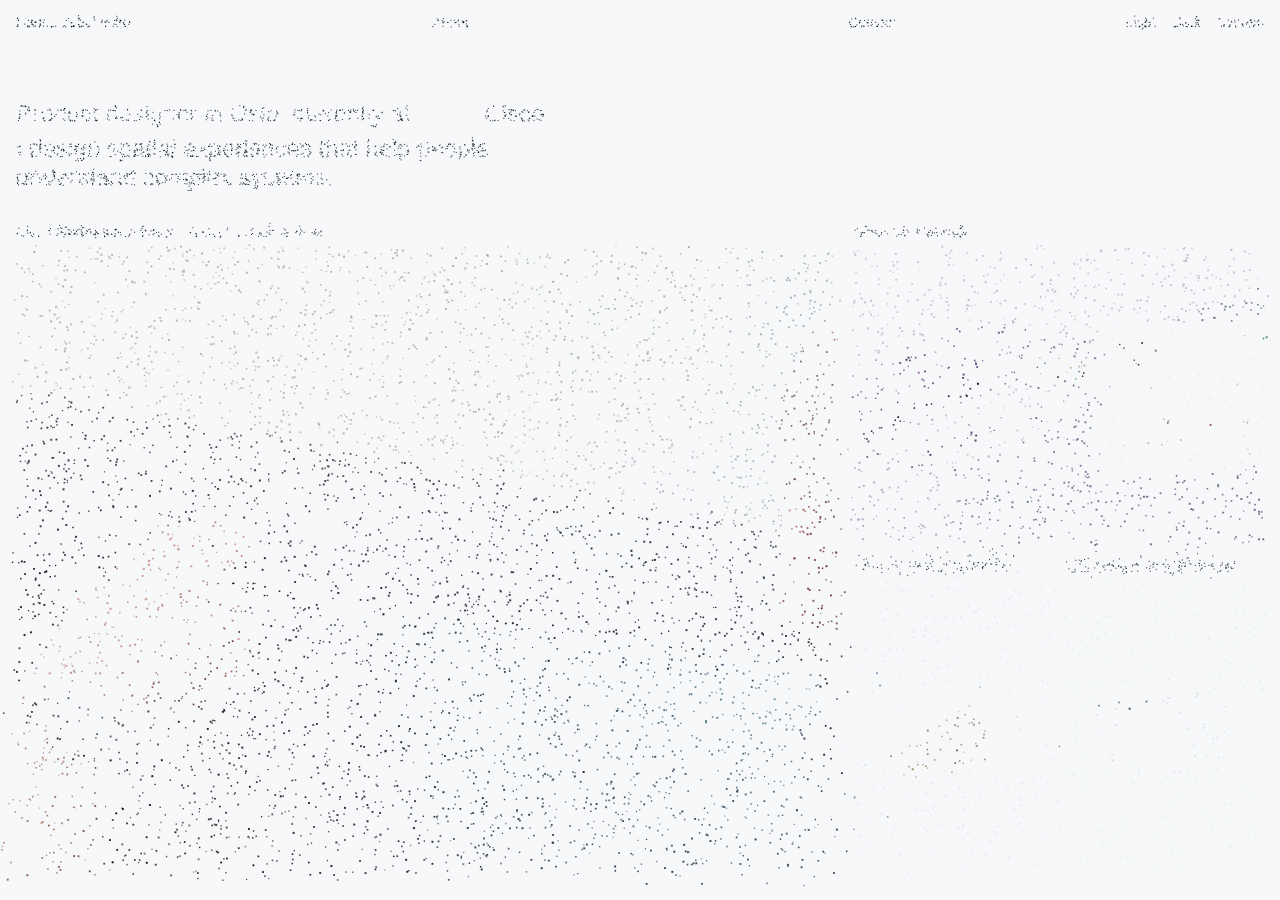
==== commit 7b9d9a3c: "Control Hub: inventory and utilization visuals with design credit Co-Authored-By: Claude Opus 5.5 <n" ====
--- a/index.html
+++ b/index.html
@@ -26,7 +26,7 @@
       } catch (e) {}
     })();
   </script>
-  <link rel="stylesheet" href="styles.css?v=202611281000">
+  <link rel="stylesheet" href="styles.css?v=202611281040">
 </head>
 <body class="is-landing">
   <div class="page">
@@ -87,6 +87,6 @@
       </div>
     </main>
   </div>
-  <script src="main.js?v=202611281000" defer></script>
+  <script src="main.js?v=202611281040" defer></script>
 </body>
 </html>
--- a/styles.css
+++ b/styles.css
@@ -629,3 +629,6 @@
 .cs .cs__body a.cs__chapter, .cs .cs__body a.cs__chapter:hover { text-decoration: none; }
 .cs__chapter .cs__big { transition: opacity 300ms ease; }
 .cs__chapter:hover .cs__big { opacity: 0.6; }
+
+.cs__frame--ui { aspect-ratio: 3 / 2; background: #f4f4f5; }
+.cs__credit { text-align: center; font-size: 14px; font-weight: 300; color: color-mix(in srgb, var(--text) 55%, transparent); margin-top: -40px; }
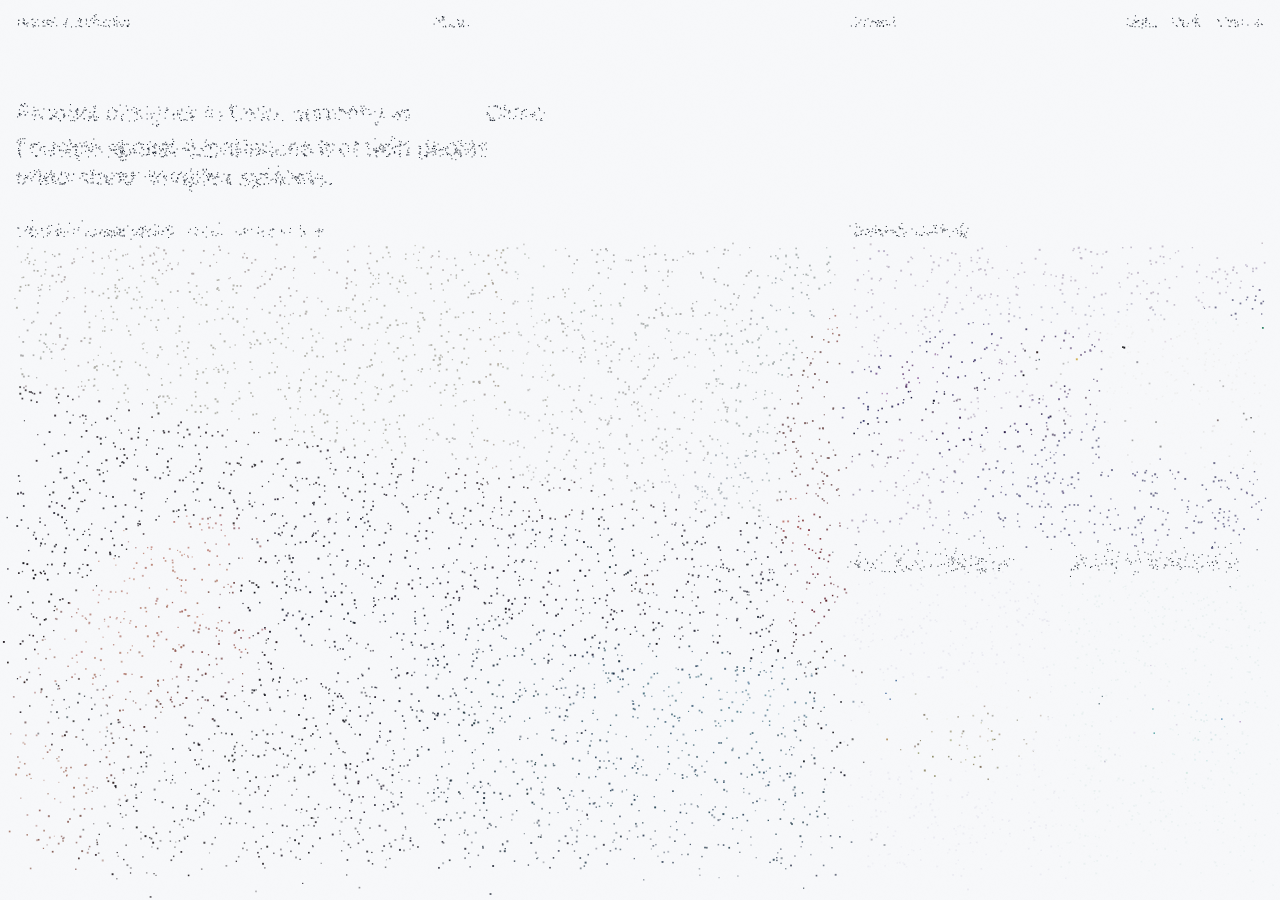
==== commit c016fcac: "Control Hub: configure-at-scale video; visuals follow the lifecycle Co-Authored-By: Claude Opus 5.5 " ====
--- a/index.html
+++ b/index.html
@@ -26,7 +26,7 @@
       } catch (e) {}
     })();
   </script>
-  <link rel="stylesheet" href="styles.css?v=202611281040">
+  <link rel="stylesheet" href="styles.css?v=202611281050">
 </head>
 <body class="is-landing">
   <div class="page">
@@ -87,6 +87,6 @@
       </div>
     </main>
   </div>
-  <script src="main.js?v=202611281040" defer></script>
+  <script src="main.js?v=202611281050" defer></script>
 </body>
 </html>
--- a/styles.css
+++ b/styles.css
@@ -632,3 +632,5 @@
 
 .cs__frame--ui { aspect-ratio: 3 / 2; background: #f4f4f5; }
 .cs__credit { text-align: center; font-size: 14px; font-weight: 300; color: color-mix(in srgb, var(--text) 55%, transparent); margin-top: -40px; }
+.cs__shot--wide > .sheet { width: 62%; }
+@media (max-width: 860px) { .cs__shot--wide > .sheet { width: 100%; } }
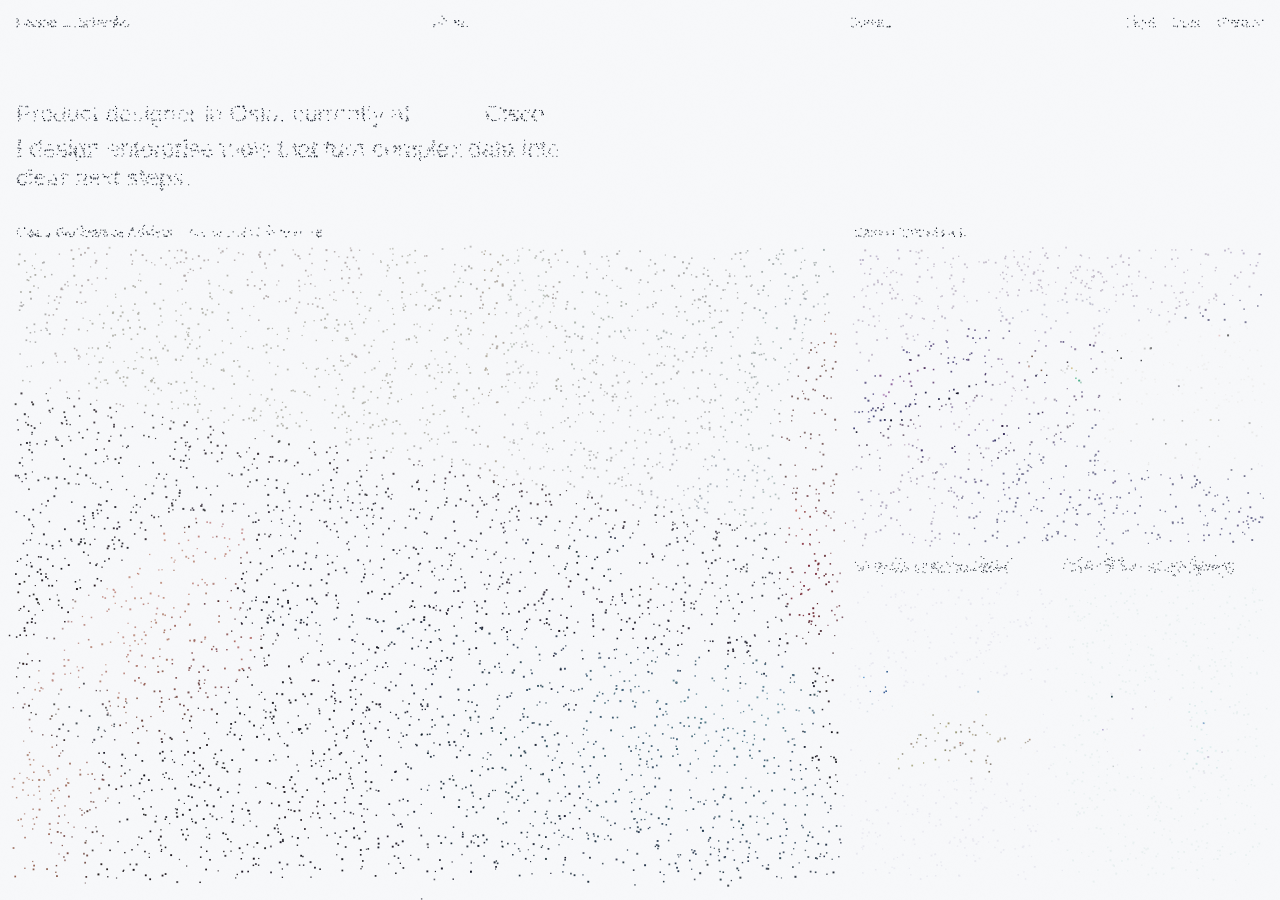
==== commit a06ad688: "Landing: enterprise tools line; About headline: the moments that matter Co-Authored-By: Claude Opus " ====
--- a/index.html
+++ b/index.html
@@ -5,7 +5,7 @@
   <meta name="color-scheme" content="light dark">
   <meta name="viewport" content="width=device-width, initial-scale=1">
   <title>Hanna Zubchenko · Product designer and design lead</title>
-  <meta name="description" content="Hanna Zubchenko, product designer working on spatial UX, digital twins and AI for enterprise IT.">
+  <meta name="description" content="Hanna Zubchenko, product designer in Oslo at Cisco. I design enterprise tools that turn complex data into clear next steps.">
   <script>
     // Apply saved theme before first paint (no flash). "system" follows the device.
     (function () {
@@ -26,7 +26,7 @@
       } catch (e) {}
     })();
   </script>
-  <link rel="stylesheet" href="styles.css?v=202611281050">
+  <link rel="stylesheet" href="styles.css?v=202611281105">
 </head>
 <body class="is-landing">
   <div class="page">
@@ -43,7 +43,7 @@
 
     <p class="intro" data-roll>
       <span>Product designer in Oslo, currently at <span class="org"><svg class="org__mark" viewBox="0 0 108 28" aria-hidden="true" focusable="false"><defs><path id="cb-s" d="M0 22.769a2.348 2.348 0 0 0 3.935 1.545c.434-.403.7-.955.744-1.545v-5.2a2.34 2.34 0 0 0-4.679 0v5.2"/><path id="cb-t" d="M12.95 22.769a2.349 2.349 0 0 0 2.34 2.171 2.346 2.346 0 0 0 2.339-2.171V11.112a2.341 2.341 0 0 0-4.679 0V22.77"/><path id="cb-g" d="M25.832 27.464a2.345 2.345 0 0 0 4.678 0V2.249a2.342 2.342 0 0 0-4.678 0v25.215"/></defs><g fill="currentColor"><use href="#cb-s"/><use href="#cb-t"/><use href="#cb-g"/><use href="#cb-t" x="25.875"/><use href="#cb-s" x="51.75"/><use href="#cb-t" x="51.75"/><use href="#cb-g" x="51.75"/><use href="#cb-t" x="77.625"/><use href="#cb-s" x="103.375"/></g></svg>Cisco</span></span>
-      <span>I design spatial experiences that help people understand complex systems.</span>
+      <span>I design enterprise tools that turn complex data into clear next steps.</span>
     </p>
 
     <main class="work">
@@ -87,6 +87,6 @@
       </div>
     </main>
   </div>
-  <script src="main.js?v=202611281050" defer></script>
+  <script src="main.js?v=202611281105" defer></script>
 </body>
 </html>
